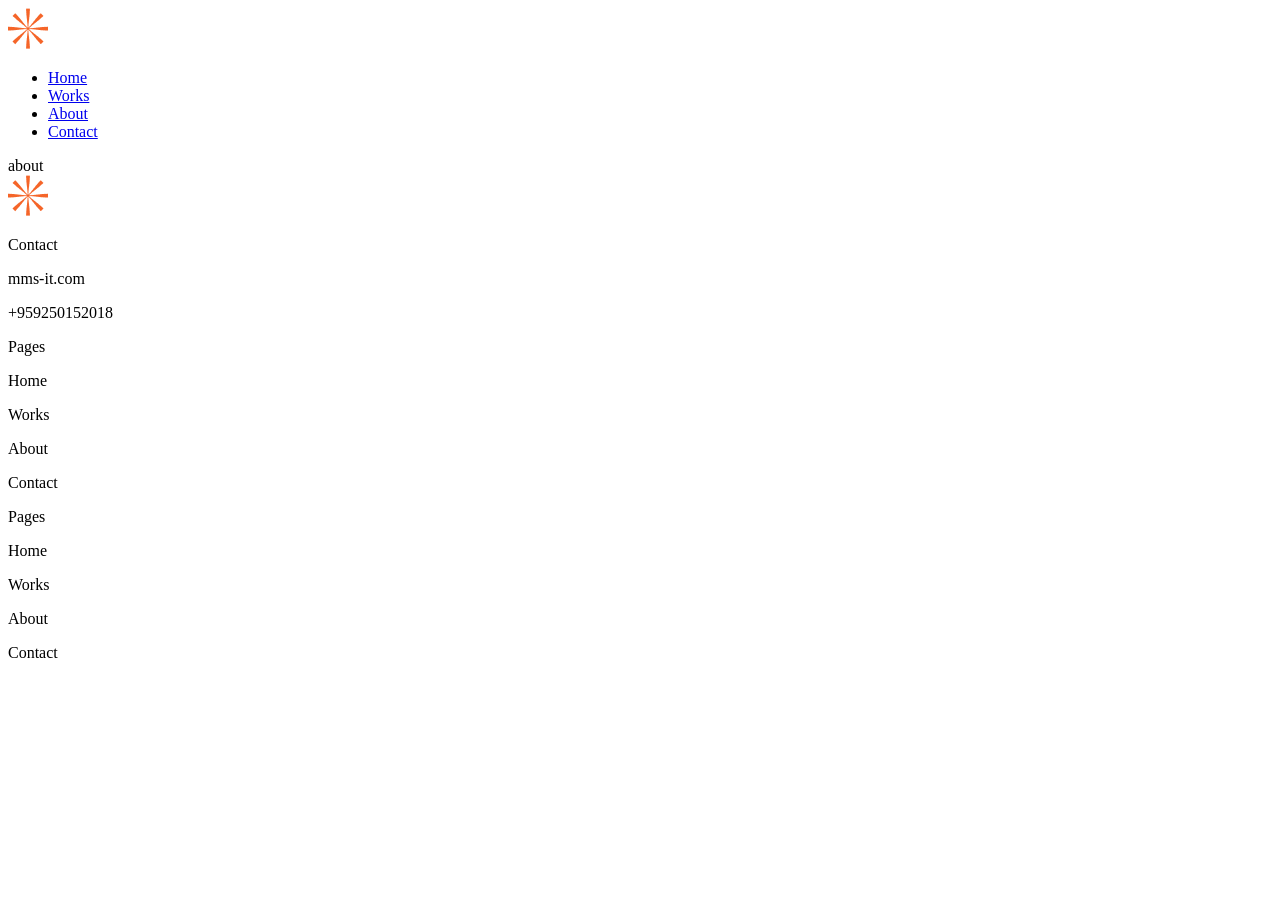
==== about.html @ e4ed2ed8 "home page" ====
<!DOCTYPE html>
<html lang="en">
<head>
  <meta charset="UTF-8">
  <meta name="viewport" content="width=device-width, initial-scale=1.0">
  <title>Document</title>
  <link rel="stylesheet" href="./style/style.css">
</head>
<body class=" bg-neutral-200">
  <div class="custom-container">
    <header>
        <nav>
            <div class="flex items-center justify-between py-5">
              <a href="./index.html">
                <img src="./images/logo.png" alt="">
              </a>
    
            <ul class="flex gap-7">
              <li>
                <a class="  text-lg hover:text-primary duration-300" href="./index.html">Home</a>
              </li>
              <li>
                <a class=" text-lg hover:text-primary duration-300" href="./works.html">Works</a>
              </li>
              <li>
                <a class=" text-lg text-primary font-bold hover:text-primary duration-300" href="./about.html">About</a>
              </li>
              <li>
                <a class=" text-lg hover:text-primary duration-300" href="./contact.html">Contact</a>
              </li>
            </ul>
            </div>
          </nav>
    </header>

    <main>
    about
      
    </main>

   
  </div>

  <footer>
    <div class="bg-neutral-50 py-10 px-20">
      <div class="custom-container flex justify-between items-start">
        <div class=" flex flex-col items-start gap-10">
          <img src="./images/logo.png" alt="">

          <div class="flex flex-col gap-4">
            <p class="text-neutral-500 text-sm">Contact</p>
            <p class=" text-sm">mms-it.com</p>
            <p class="text-sm">+959250152018</p>
          </div>
        </div>

        <div class="flex gap-20">
          <div class="flex flex-col gap-4">
            <p class="text-neutral-500 text-sm">Pages</p>
            <p class=" text-sm">Home</p>
            <p class=" text-sm">Works</p>
            <p class=" text-sm">About</p>
            <p class=" text-sm">Contact</p>
          </div>
          <div class="flex flex-col gap-4">
            <p class="text-neutral-500 text-sm">Pages</p>
            <p class=" text-sm">Home</p>
            <p class=" text-sm">Works</p>
            <p class=" text-sm">About</p>
            <p class=" text-sm">Contact</p>
          </div>
        </div>
      </div>
    </div>
  </footer>
</body>
</html>
---- style/style.css ----
@import url('https://fonts.googleapis.com/css2?family=DM+Sans:ital,opsz,wght@0,9..40,100..1000;1,9..40,100..1000&display=swap');

@import "tailwindcss";

@theme{
    --font-sans: "DM Sans", sans-serif;
    --color-primary: #EA652D;
}

.custom-container{
    @apply lg:max-w-[1120px] mx-auto xl:px-0 md:px-20 px-8
}

.primary-btn{
    @apply text-[#FAFAFA] max-sm:text-sm bg-primary max-sm:py-[10px] max-sm:px-[18px] py-3 px-6 font-semibold hover:bg-amber-700 cursor-pointer active:scale-95 duration-300
}

.primary-outline-btn{
    @apply text-primary max-sm:text-sm border border-primary max-sm:py-[10px] max-sm:px-[18px] py-3 px-6 font-semibold hover:bg-primary hover:text-white duration-300 cursor-pointer active:scale-95
}

.input{
    @apply border border-neutral-300 rounded-md py-3 px-3
}
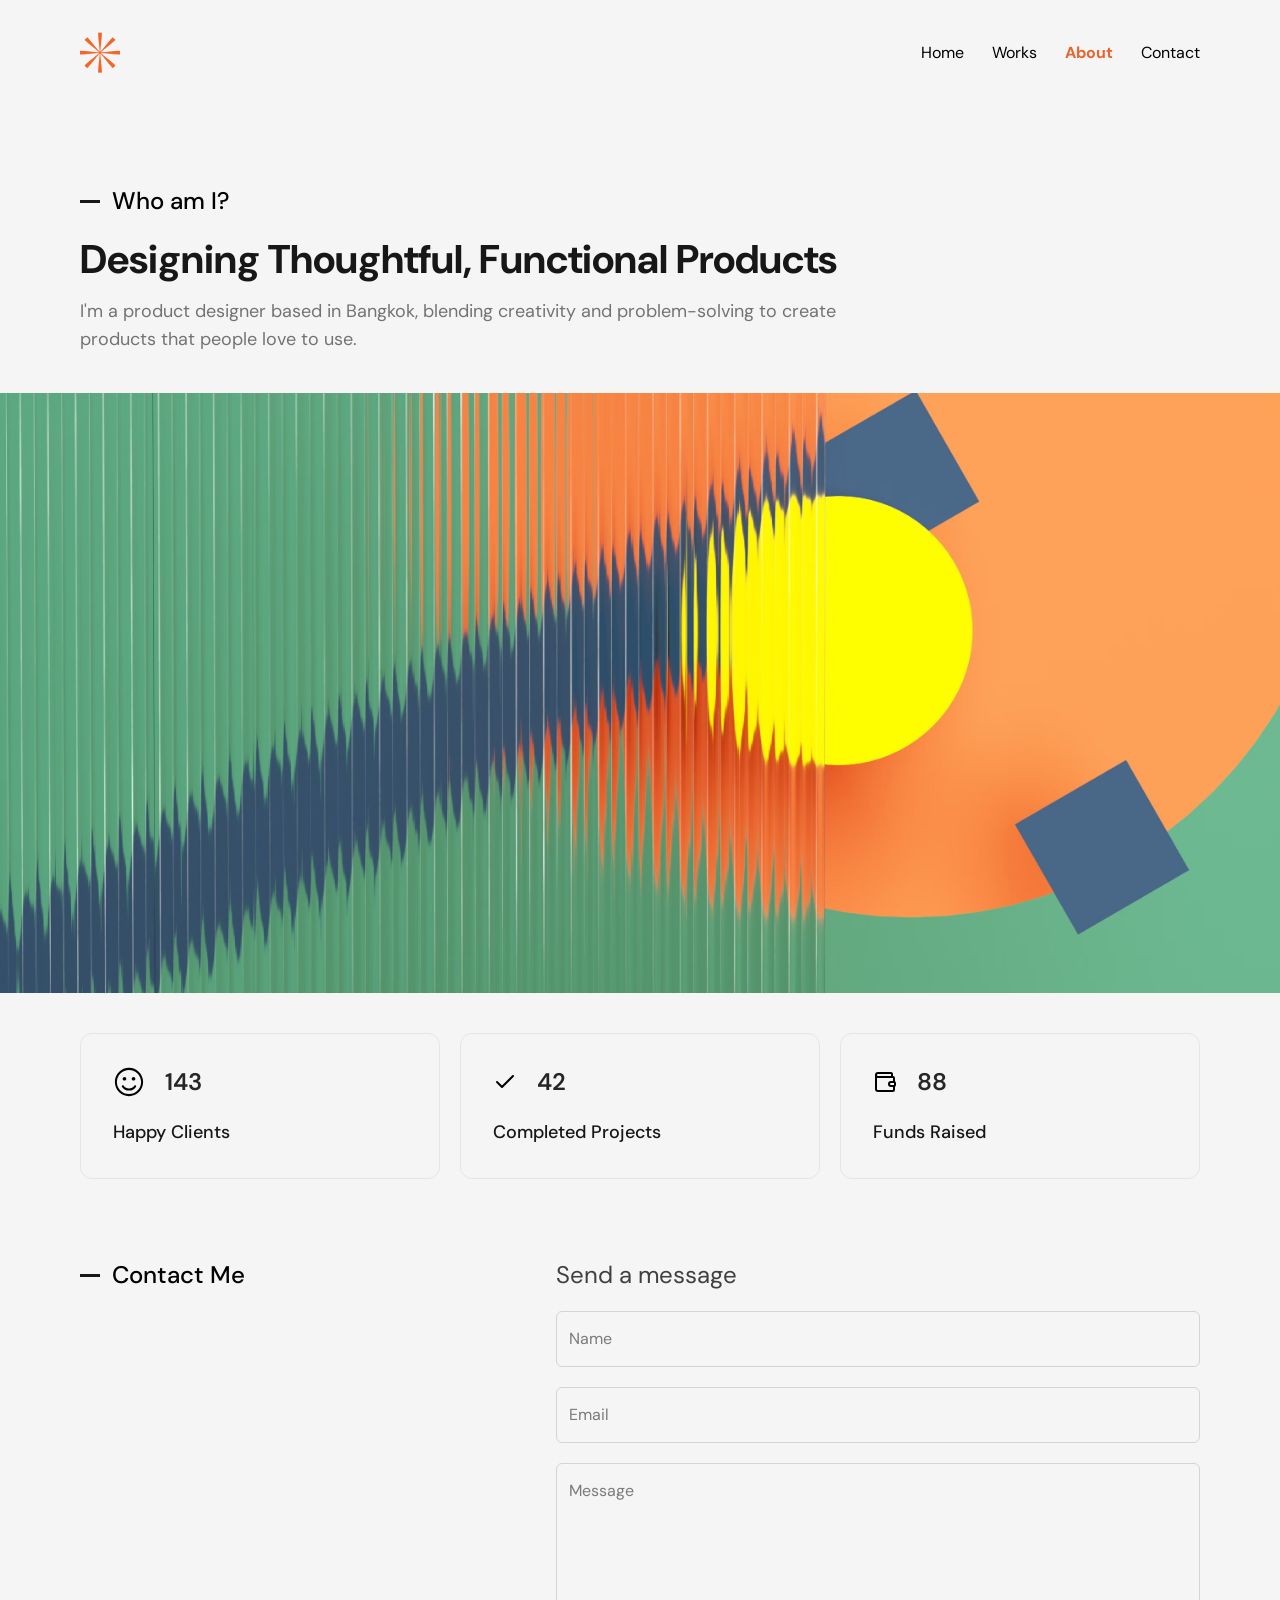
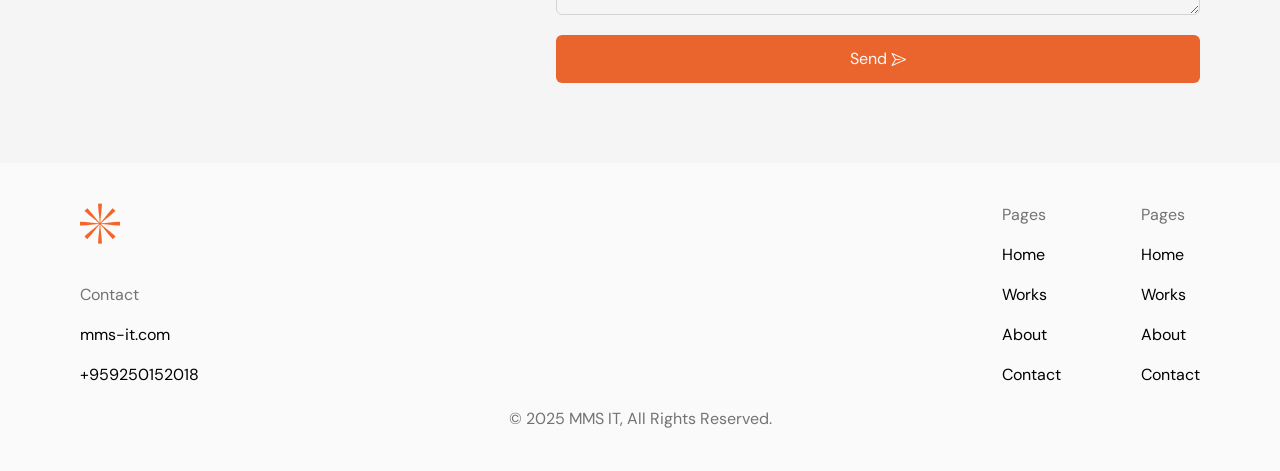
==== commit 87982bba: "final" ====
--- a/about.html
+++ b/about.html
@@ -1,77 +1,304 @@
 <!DOCTYPE html>
 <html lang="en">
-<head>
-  <meta charset="UTF-8">
-  <meta name="viewport" content="width=device-width, initial-scale=1.0">
-  <title>Document</title>
-  <link rel="stylesheet" href="./style/style.css">
-</head>
-<body class=" bg-neutral-200">
-  <div class="custom-container">
-    <header>
-        <nav>
-            <div class="flex items-center justify-between py-5">
-              <a href="./index.html">
-                <img src="./images/logo.png" alt="">
+  <head>
+    <meta charset="UTF-8" />
+    <meta name="viewport" content="width=device-width, initial-scale=1.0" />
+    <title>Portfolio</title>
+    <link rel="stylesheet" href="./css/style.css" />
+  </head>
+  <body class="bg-[#f5f5f5]">
+    <header class="mb-20 max-md:mb-5 sticky top-0 bg-[#f5f5f5] z-9">
+      <nav class="flex justify-between items-center py-8 custom-container">
+        <a href="./index.html">
+          <img src="../images/logo.png" alt="" />
+        </a>
+
+        <!-- laptop  -->
+        <ul class="flex gap-7 max-md:hidden">
+          <li
+            class="hover:text-primary hover:scale-105 cursor-pointer transition"
+          >
+            <a href="./index.html">Home</a>
+          </li>
+          <li
+            class="hover:text-primary hover:scale-105 cursor-pointer transition"
+          >
+            <a href="./works.html">Works</a>
+          </li>
+          <li
+            class="hover:text-primary text-primary font-bold hover:scale-105 cursor-pointer transition"
+          >
+            <a href="./about.html">About</a>
+          </li>
+          <li
+            class="hover:text-primary hover:scale-105 cursor-pointer transition"
+          >
+            <a href="./contact.html">Contact</a>
+          </li>
+        </ul>
+
+        <!-- mobile  -->
+        <input type="checkbox" id="menu-toggle" class="hidden peer" />
+        <label
+          for="menu-toggle"
+          class="hidden border border-neutral-200 rounded-full size-10 max-md:flex justify-center items-center cursor-pointer"
+        >
+          <svg
+            xmlns="http://www.w3.org/2000/svg"
+            width="20"
+            height="20"
+            viewBox="0 0 24 24"
+            fill="none"
+            stroke="currentColor"
+            stroke-width="2"
+            stroke-linecap="round"
+            stroke-linejoin="round"
+            class="lucide lucide-menu"
+          >
+            <line x1="4" x2="20" y1="12" y2="12" />
+            <line x1="4" x2="20" y1="6" y2="6" />
+            <line x1="4" x2="20" y1="18" y2="18" />
+          </svg>
+        </label>
+
+        <!-- Mobile Sidebar -->
+        <div
+          class="fixed inset-y-0 z-10 left-0 w-64 bg-white shadow-lg transform -translate-x-full peer-checked:translate-x-0 transition-transform duration-300 ease-in-out max-md:block hidden"
+        >
+          <ul class="p-4 space-y-4">
+            <li>
+              <a class="p-2" href="./index.html">
+                <img src="../images/logo.png" alt="" />
               </a>
-    
-            <ul class="flex gap-7">
-              <li>
-                <a class="  text-lg hover:text-primary duration-300" href="./index.html">Home</a>
-              </li>
-              <li>
-                <a class=" text-lg hover:text-primary duration-300" href="./works.html">Works</a>
-              </li>
-              <li>
-                <a class=" text-lg text-primary font-bold hover:text-primary duration-300" href="./about.html">About</a>
-              </li>
-              <li>
-                <a class=" text-lg hover:text-primary duration-300" href="./contact.html">Contact</a>
-              </li>
-            </ul>
-            </div>
-          </nav>
+            </li>
+            <li>
+              <a href="./index.html" class="block p-2 hover:bg-gray-200"
+                >Home</a
+              >
+            </li>
+            <li>
+              <a href="./works.html" class="block p-2 hover:bg-gray-200"
+                >Works</a
+              >
+            </li>
+            <li>
+              <a
+                href="./about.html"
+                class="block p-2 hover:bg-gray-200 bg-gray-200"
+                >About</a
+              >
+            </li>
+            <li>
+              <a href="./contact.html" class="block p-2 hover:bg-gray-200"
+                >Contact</a
+              >
+            </li>
+          </ul>
+        </div>
+      </nav>
     </header>
-
-    <main>
-    about
-      
-    </main>
-
-   
-  </div>
-
-  <footer>
-    <div class="bg-neutral-50 py-10 px-20">
-      <div class="custom-container flex justify-between items-start">
-        <div class=" flex flex-col items-start gap-10">
-          <img src="./images/logo.png" alt="">
-
-          <div class="flex flex-col gap-4">
-            <p class="text-neutral-500 text-sm">Contact</p>
-            <p class=" text-sm">mms-it.com</p>
-            <p class="text-sm">+959250152018</p>
-          </div>
-        </div>
-
-        <div class="flex gap-20">
-          <div class="flex flex-col gap-4">
-            <p class="text-neutral-500 text-sm">Pages</p>
-            <p class=" text-sm">Home</p>
-            <p class=" text-sm">Works</p>
-            <p class=" text-sm">About</p>
-            <p class=" text-sm">Contact</p>
-          </div>
-          <div class="flex flex-col gap-4">
-            <p class="text-neutral-500 text-sm">Pages</p>
-            <p class=" text-sm">Home</p>
-            <p class=" text-sm">Works</p>
-            <p class=" text-sm">About</p>
-            <p class=" text-sm">Contact</p>
-          </div>
-        </div>
+    <div class="custom-container">
+      <!-- who i am  -->
+      <section class="mb-10 max-w-[794px]">
+        <div class="flex items-center gap-3 mb-3">
+          <div class="w-5 h-[3px] bg-neutral-900"></div>
+          <p class="font-medium text-2xl max-md:text-base">Who am I?</p>
+        </div>
+        <p class="font-bold text-[40px] max-md:text-xl text-neutral-900 mb-2">
+          Designing Thoughtful, Functional Products
+        </p>
+        <p class="text-neutral-500 text-lg max-md:text-base">
+          I'm a product designer based in Bangkok, blending creativity and
+          problem-solving to create products that people love to use.
+        </p>
+      </section>
+    </div>
+
+    <img
+      class="h-[600px] max-md:h-[400px] object-cover w-full mb-10"
+      src="../images/about.png"
+      alt=""
+    />
+
+    <div class="custom-container">
+      <section class="mb-20 max-md:mb-10">
+        <div class="grid grid-cols-3 max-md:grid-cols-1 gap-5">
+          <div
+            class="p-8 border border-neutral-200 rounded-xl hover:translate-y-[-10px] hover:border-primary duration-300"
+          >
+            <div class="flex items-center gap-5 mb-5">
+              <svg
+                width="32"
+                height="32"
+                viewBox="0 0 15 15"
+                fill="none"
+                xmlns="http://www.w3.org/2000/svg"
+              >
+                <path
+                  d="M7.49991 0.876892C3.84222 0.876892 0.877075 3.84204 0.877075 7.49972C0.877075 11.1574 3.84222 14.1226 7.49991 14.1226C11.1576 14.1226 14.1227 11.1574 14.1227 7.49972C14.1227 3.84204 11.1576 0.876892 7.49991 0.876892ZM1.82708 7.49972C1.82708 4.36671 4.36689 1.82689 7.49991 1.82689C10.6329 1.82689 13.1727 4.36671 13.1727 7.49972C13.1727 10.6327 10.6329 13.1726 7.49991 13.1726C4.36689 13.1726 1.82708 10.6327 1.82708 7.49972ZM5.03747 9.21395C4.87949 8.98746 4.56782 8.93193 4.34133 9.08991C4.11484 9.24789 4.05931 9.55956 4.21729 9.78605C4.93926 10.8211 6.14033 11.5 7.50004 11.5C8.85974 11.5 10.0608 10.8211 10.7828 9.78605C10.9408 9.55956 10.8852 9.24789 10.6587 9.08991C10.4323 8.93193 10.1206 8.98746 9.9626 9.21395C9.41963 9.99238 8.51907 10.5 7.50004 10.5C6.481 10.5 5.58044 9.99238 5.03747 9.21395ZM5.37503 6.84998C5.85828 6.84998 6.25003 6.45815 6.25003 5.97498C6.25003 5.4918 5.85828 5.09998 5.37503 5.09998C4.89179 5.09998 4.50003 5.4918 4.50003 5.97498C4.50003 6.45815 4.89179 6.84998 5.37503 6.84998ZM10.5 5.97498C10.5 6.45815 10.1083 6.84998 9.62503 6.84998C9.14179 6.84998 8.75003 6.45815 8.75003 5.97498C8.75003 5.4918 9.14179 5.09998 9.62503 5.09998C10.1083 5.09998 10.5 5.4918 10.5 5.97498Z"
+                  fill="currentColor"
+                  fill-rule="evenodd"
+                  clip-rule="evenodd"
+                ></path>
+              </svg>
+              <span class="text-neutral-800 text-2xl font-semibold">143</span>
+            </div>
+
+            <p class="font-medium text-lg text-neutral-900">Happy Clients</p>
+          </div>
+
+          <div
+            class="p-8 border border-neutral-200 rounded-xl hover:translate-y-[-10px] hover:border-primary duration-300"
+          >
+            <div class="flex items-center gap-5 mb-5">
+              <svg
+                xmlns="http://www.w3.org/2000/svg"
+                width="24"
+                height="24"
+                viewBox="0 0 24 24"
+                fill="none"
+                stroke="currentColor"
+                stroke-width="2"
+                stroke-linecap="round"
+                stroke-linejoin="round"
+                class="lucide lucide-check"
+              >
+                <path d="M20 6 9 17l-5-5" />
+              </svg>
+              <span class="text-neutral-800 text-2xl font-semibold">42</span>
+            </div>
+
+            <p class="font-medium text-lg text-neutral-900">
+              Completed Projects
+            </p>
+          </div>
+
+          <div
+            class="p-8 border border-neutral-200 rounded-xl hover:translate-y-[-10px] hover:border-primary duration-300"
+          >
+            <div class="flex items-center gap-5 mb-5">
+              <svg
+                xmlns="http://www.w3.org/2000/svg"
+                width="24"
+                height="24"
+                viewBox="0 0 24 24"
+                fill="none"
+                stroke="currentColor"
+                stroke-width="2"
+                stroke-linecap="round"
+                stroke-linejoin="round"
+                class="lucide lucide-wallet"
+              >
+                <path
+                  d="M19 7V4a1 1 0 0 0-1-1H5a2 2 0 0 0 0 4h15a1 1 0 0 1 1 1v4h-3a2 2 0 0 0 0 4h3a1 1 0 0 0 1-1v-2a1 1 0 0 0-1-1"
+                />
+                <path d="M3 5v14a2 2 0 0 0 2 2h15a1 1 0 0 0 1-1v-4" />
+              </svg>
+              <span class="text-neutral-800 text-2xl font-semibold">88</span>
+            </div>
+
+            <p class="font-medium text-lg text-neutral-900">Funds Raised</p>
+          </div>
+        </div>
+      </section>
+
+      <!-- contact me  -->
+      <section>
+        <div
+          class="flex max-md:flex-col max-md:items-start max-md:gap-5 justify-between items-start mb-20"
+        >
+          <div class="flex items-center gap-3">
+            <div class="w-5 h-[3px] bg-neutral-900"></div>
+            <p class="font-medium text-2xl max-md:text-base">Contact Me</p>
+          </div>
+
+          <div class="w-[644px] max-md:w-full">
+            <p class="text-2xl text-neutral-700 mb-5 max-md:text-base">
+              Send a message
+            </p>
+
+            <form action="" class="flex flex-col gap-5">
+              <input class="input" type="text" placeholder="Name" />
+              <input class="input" type="enail" placeholder="Email" />
+              <textarea
+                class="input"
+                rows="5"
+                placeholder="Message"
+                name=""
+                id=""
+              ></textarea>
+
+              <a href="#">
+                <button
+                  class="primary-btn rounded-md flex gap-1 justify-center items-center w-full"
+                >
+                  Send
+
+                  <svg
+                    width="15"
+                    height="15"
+                    viewBox="0 0 15 15"
+                    fill="none"
+                    xmlns="http://www.w3.org/2000/svg"
+                  >
+                    <path
+                      d="M1.20308 1.04312C1.00481 0.954998 0.772341 1.0048 0.627577 1.16641C0.482813 1.32802 0.458794 1.56455 0.568117 1.75196L3.92115 7.50002L0.568117 13.2481C0.458794 13.4355 0.482813 13.672 0.627577 13.8336C0.772341 13.9952 1.00481 14.045 1.20308 13.9569L14.7031 7.95693C14.8836 7.87668 15 7.69762 15 7.50002C15 7.30243 14.8836 7.12337 14.7031 7.04312L1.20308 1.04312ZM4.84553 7.10002L2.21234 2.586L13.2689 7.50002L2.21234 12.414L4.84552 7.90002H9C9.22092 7.90002 9.4 7.72094 9.4 7.50002C9.4 7.27911 9.22092 7.10002 9 7.10002H4.84553Z"
+                      fill="currentColor"
+                      fill-rule="evenodd"
+                      clip-rule="evenodd"
+                    ></path>
+                  </svg>
+                </button>
+              </a>
+            </form>
+          </div>
+        </div>
+      </section>
+    </div>
+
+    <footer class="bg-[#fafafa]">
+      <div class="custom-container pt-10 max-md:text-sm">
+        <div
+          class="flex max-md:flex-col max-md:gap-10 justify-between max-md:items-center pb-5"
+        >
+          <div
+            class="flex flex-col justify-between items-start max-md:items-center"
+          >
+            <a href="./index.html">
+              <img class="max-md:mb-10" src="../images/logo.png" alt="" />
+            </a>
+
+            <div class="flex flex-col gap-4 max-md:items-center">
+              <p class="text-neutral-500">Contact</p>
+              <p class="">mms-it.com</p>
+              <p class="">+959250152018</p>
+            </div>
+          </div>
+
+          <div
+            class="flex max-md:flex-col max-md:gap-10 justify-between gap-20"
+          >
+            <div class="flex flex-col gap-4">
+              <p class="text-neutral-500">Pages</p>
+              <p class="">Home</p>
+              <p class="">Works</p>
+              <p class="">About</p>
+              <p class="">Contact</p>
+            </div>
+
+            <div class="flex flex-col gap-4">
+              <p class="text-neutral-500">Pages</p>
+              <p class="">Home</p>
+              <p class="">Works</p>
+              <p class="">About</p>
+              <p class="">Contact</p>
+            </div>
+          </div>
+        </div>
+        <p class="text-center pb-10 text-neutral-500">
+          &copy; 2025 MMS IT, All Rights Reserved.
+        </p>
       </div>
-    </div>
-  </footer>
-</body>
-</html>+    </footer>
+  </body>
+</html>
